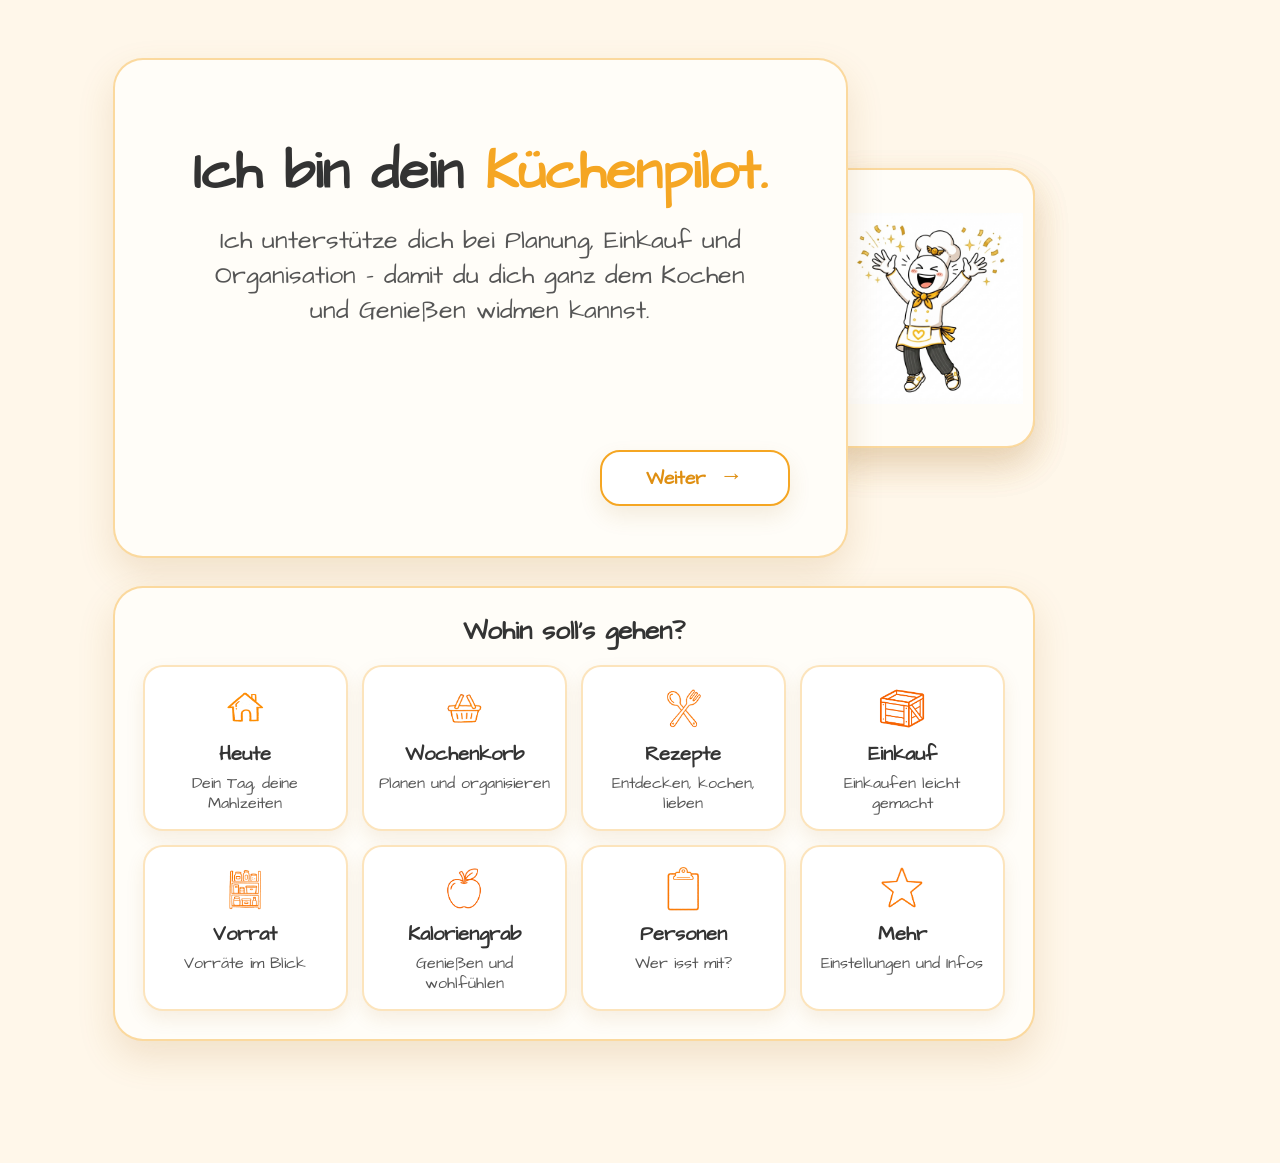
==== index.html @ 753b29a9 "Kaloriengrab und Mehr; Vorrat-Kacheln breiter; Handy-Überlauf behoben - kaloriengrab.html: Tageskalo" ====
<!DOCTYPE html>
<html lang="de">
<head>
    <meta charset="UTF-8">
    <meta name="viewport" content="width=device-width, initial-scale=1.0">
    <title>Küchenpilot - Startseite</title>
    <style>
        @font-face {
            font-family: "Architects Daughter";
            src: url("fonts/ArchitectsDaughter-Regular.ttf") format("truetype");
            font-weight: normal;
            font-style: normal;
            font-display: swap;
        }

        :root {
            --sand: #fff7ea;
            --card: #fffdf8;
            --orange: #f5a623;
            --orange-dark: #df8f12;
            --text: #333333;
            --muted: #555555;
            --shadow: 0 16px 36px rgba(166, 112, 34, 0.16);
        }

        * {
            box-sizing: border-box;
        }

        body {
            margin: 0;
            padding: 24px;
            font-family: "Architects Daughter", sans-serif;
            background: var(--sand);
            min-height: 100vh;
            display: flex;
            align-items: center;
            justify-content: center;
            color: var(--text);
        }

        .start-page {
            width: min(100%, clamp(940px, 78vw, 1040px));
            position: relative;
            padding: clamp(48px, 5vw, 58px) clamp(110px, 10vw, 132px) clamp(48px, 5vw, 58px) 0;
        }

        .welcome-card {
            position: relative;
            z-index: 3;
            width: min(100%, clamp(720px, 64vw, 790px));
            background: var(--card);
            border: 2px solid rgba(245, 166, 35, 0.42);
            border-radius: 30px;
            padding: clamp(42px, 4vw, 50px) clamp(46px, 4.5vw, 56px);
            box-shadow: var(--shadow);
        }

        .pilot-card {
            position: absolute;
            z-index: 2;
            right: clamp(105px, 9vw, 126px);
            top: 50%;
            width: clamp(190px, 17vw, 215px);
            max-width: 32vw;
            transform: translateY(-50%);
            pointer-events: none;
            background: var(--card);
            border: 2px solid rgba(245, 166, 35, 0.42);
            border-radius: 28px;
            box-shadow: var(--shadow);
            padding: 6px;
            overflow: hidden;
        }

        .pilot-card img {
            width: 100%;
            height: auto;
            display: block;
        }

        .pilot-mobile {
            display: none;
        }

        h1 {
            margin: 0 0 22px;
            text-align: center;
            font-size: clamp(2.1rem, 5vw, 3.5rem);
            line-height: 1.08;
            font-weight: 600;
        }

        h1 span {
            color: var(--orange);
        }

        p {
            margin: 0 auto;
            max-width: 560px;
            text-align: center;
            color: var(--muted);
            font-size: clamp(1.22rem, 2.4vw, 1.55rem);
            line-height: 1.42;
        }

        .button-row {
            margin-top: 22px;
            display: flex;
            justify-content: flex-end;
        }

        .next-button {
            display: inline-flex;
            align-items: center;
            justify-content: center;
            gap: 14px;
            min-width: 220px;
            min-height: 64px;
            padding: 12px 24px;
            border: 2px solid var(--orange);
            border-radius: 20px;
            background: #ffffff;
            color: var(--orange-dark);
            font-family: inherit;
            font-size: 1.35rem;
            font-weight: 600;
            cursor: pointer;
            box-shadow: 0 10px 22px rgba(166, 112, 34, 0.12);
            transition: transform 0.18s ease, box-shadow 0.18s ease, background-color 0.18s ease, color 0.18s ease;
        }

        .next-button:hover,
        .next-button:focus-visible {
            background: var(--orange);
            color: #ffffff;
            transform: translateY(-2px);
            box-shadow: 0 14px 28px rgba(166, 112, 34, 0.20);
            outline: none;
        }

        .next-button img {
            width: 34px;
            height: 34px;
            object-fit: contain;
            transition: filter 0.18s ease;
        }

        .next-button:hover img,
        .next-button:focus-visible img {
            filter: brightness(0) invert(1);
        }

        /* ---------- Menü zu allen Bereichen ---------- */

        .main-menu {
            position: relative;
            z-index: 3;
            width: min(100%, 922px);
            margin-top: 28px;
            padding: 26px 28px 28px;
            background: var(--card);
            border: 2px solid rgba(245, 166, 35, 0.42);
            border-radius: 30px;
            box-shadow: var(--shadow);
        }

        .main-menu h2 {
            margin: 0 0 16px;
            text-align: center;
            font-size: 1.6rem;
            font-weight: 600;
        }

        .menu-grid {
            list-style: none;
            margin: 0;
            padding: 0;
            display: grid;
            grid-template-columns: repeat(4, minmax(0, 1fr));
            gap: 14px;
        }

        .menu-tile {
            height: 100%;
            display: flex;
            flex-direction: column;
            align-items: center;
            gap: 6px;
            padding: 16px 10px 14px;
            border: 2px solid rgba(245, 166, 35, 0.30);
            border-radius: 20px;
            background: #ffffff;
            color: var(--text);
            text-align: center;
            text-decoration: none;
            box-shadow: 0 8px 18px rgba(166, 112, 34, 0.10);
            transition: transform 0.18s ease, border-color 0.18s ease, box-shadow 0.18s ease;
        }

        a.menu-tile:hover,
        a.menu-tile:focus-visible {
            transform: translateY(-3px);
            border-color: var(--orange);
            box-shadow: 0 14px 26px rgba(166, 112, 34, 0.18);
            outline: none;
        }

        .menu-tile img {
            width: 52px;
            height: 52px;
            object-fit: contain;
        }

        .menu-tile img.icon-small {
            transform: scale(2.2);
        }

        .menu-tile strong {
            font-size: 1.22rem;
        }

        .menu-tile span {
            color: var(--muted);
            font-size: 0.98rem;
            line-height: 1.3;
        }

        .menu-tile.soon {
            opacity: 0.55;
            border-style: dashed;
            box-shadow: none;
        }

        .menu-tile.soon em {
            font-style: normal;
            padding: 1px 10px;
            border-radius: 999px;
            background: rgba(245, 166, 35, 0.14);
            color: var(--orange-dark);
            font-size: 0.9rem;
        }

        @media (max-width: 760px) {
            .main-menu {
                padding: 22px 16px;
                border-radius: 26px;
            }

            .menu-grid {
                grid-template-columns: repeat(2, minmax(0, 1fr));
                gap: 10px;
            }

            .menu-tile img {
                width: 44px;
                height: 44px;
            }
        }

        .arrow {
            font-size: 1.45rem;
            line-height: 1;
            transform: translateY(-1px);
        }

        @media (min-width: 761px) {
            body.welcome-page .start-page {
                transform: translateY(clamp(-32px, -4vh, -20px));
            }

            body.welcome-page .welcome-card {
                width: min(100%, 790px);
                height: 500px;
                display: flex;
                flex-direction: column;
            }

            body.welcome-page .card-main {
                width: 100%;
                flex: 1;
                display: flex;
                flex-direction: column;
                justify-content: flex-start;
                padding-top: 34px;
            }

            body.welcome-page .button-row {
                margin-top: auto;
            }

            .welcome-page .next-button {
                min-width: 190px;
                min-height: 56px;
                font-size: 1.18rem;
            }
        }

        @media (max-width: 760px) {
            body {
                padding: 18px;
                align-items: flex-start;
            }

            .start-page {
                width: 100%;
                padding: 138px 0 0;
                margin-top: 14px;
            }

            .pilot-desktop {
                display: none;
            }

            .pilot-mobile {
                display: block;
            }

            .pilot-card {
                left: 50%;
                right: auto;
                top: 28px;
                width: 225px;
                max-width: 68vw;
                transform: translateX(-50%);
                z-index: 2;
                border-radius: 28px;
                padding: 10px;
            }

            .welcome-card {
                width: 100%;
                z-index: 3;
                padding: 40px 24px 26px;
                border-radius: 26px;
            }

            h1 {
                margin-bottom: 18px;
            }

            .button-row {
                margin-top: 28px;
                justify-content: center;
            }

            .next-button {
                width: 100%;
                max-width: 340px;
                min-height: 62px;
                font-size: 1.28rem;
            }
        }

        @media (max-width: 420px) {
            .start-page {
                padding-top: 128px;
            }

            .pilot-card {
                width: 188px;
                top: 30px;
            }

            .welcome-card {
                padding: 40px 20px 24px;
            }
        }
    </style>
    <link rel="stylesheet" href="assets/styles/responsive-master.css?v=3">
    <link rel="stylesheet" href="assets/tests/test-ui.css">
</head>
<body class="welcome-page">

    <main class="start-page" aria-label="Küchenpilot Startseite">
        <div class="hero-shell">
        <div class="pilot-card pilot-desktop">
            <img src="assets/figuren/pilot-freude-schraeg.png" alt="Küchenpilot">
        </div>

        <div class="pilot-card pilot-mobile">
            <img src="assets/figuren/pilot-megafreu.png" alt="Küchenpilot">
        </div>

        <section class="welcome-card">
            <div class="card-main">
                <h1>Ich bin dein <span>Küchenpilot.</span></h1>
                <p>Ich unterstütze dich bei Planung, Einkauf und Organisation – damit du dich ganz dem Kochen und Genießen widmen kannst.</p>
            </div>

            <div class="button-row">
                <button class="next-button" onclick="location.href='personen.html'" aria-label="Weiter zur nächsten Seite">
                    <span>Weiter</span>
                    <span class="arrow" aria-hidden="true">→</span>
                </button>
            </div>
        </section>
        </div>

        <nav class="main-menu" aria-label="Alle Bereiche">
            <h2>Wohin soll's gehen?</h2>
            <ul class="menu-grid">
                <li><a class="menu-tile" href="heute.html"><img class="icon-small" src="assets/icons/haus.png" alt=""><strong>Heute</strong><span>Dein Tag, deine Mahlzeiten</span></a></li>
                <li><a class="menu-tile" href="wochenkorb.html"><img src="assets/icons/wochenkorb.png" alt=""><strong>Wochenkorb</strong><span>Planen und organisieren</span></a></li>
                <li><a class="menu-tile" href="rezepte.html"><img src="assets/icons/kochbesteck.png" alt=""><strong>Rezepte</strong><span>Entdecken, kochen, lieben</span></a></li>
                <li><a class="menu-tile" href="einkauf.html"><img src="assets/icons/kiste.png" alt=""><strong>Einkauf</strong><span>Einkaufen leicht gemacht</span></a></li>
                <li><a class="menu-tile" href="vorrat.html"><img src="assets/icons/regal.png" alt=""><strong>Vorrat</strong><span>Vorräte im Blick</span></a></li>
                <li><a class="menu-tile" href="kaloriengrab.html"><img src="assets/icons/apfel.png" alt=""><strong>Kaloriengrab</strong><span>Genießen und wohlfühlen</span></a></li>
                <li><a class="menu-tile" href="personen.html"><img src="assets/icons/klemmbrett.png" alt=""><strong>Personen</strong><span>Wer isst mit?</span></a></li>
                <li><a class="menu-tile" href="mehr.html"><img src="assets/icons/stern.png" alt=""><strong>Mehr</strong><span>Einstellungen und Infos</span></a></li>
            </ul>
        </nav>
    </main>

    <script src="assets/tests/test-runner.js"></script>
</body>
</html>
---- assets/styles/responsive-master.css ----
/* Gemeinsamer Responsive-Master fuer alle Kuechenpilot-Seiten. */
:root {
    --kp-page-max: 1040px;
    --kp-hero-max: 922px;
    --kp-card-max: 790px;
    --kp-pilot-width: clamp(190px, 17vw, 215px);
    --kp-pilot-overlap: clamp(58px, 7vw, 82px);
    --kp-card-radius: 30px;
    --kp-card-pad-y: clamp(42px, 4vw, 50px);
    --kp-card-pad-x: clamp(46px, 4.5vw, 56px);
}

html {
    scrollbar-gutter: stable;
}

body {
    padding: clamp(20px, 2.5vw, 32px);
}

.start-page {
    width: min(100%, var(--kp-page-max));
    padding: clamp(32px, 5vw, 58px) 0;
}

.hero-shell {
    position: relative;
    width: min(100%, var(--kp-hero-max));
}

.welcome-card,
.person-cards {
    width: min(calc(100% - var(--kp-pilot-width) + var(--kp-pilot-overlap)), var(--kp-card-max));
}

.welcome-card,
.person-sheet {
    border-radius: var(--kp-card-radius);
    padding: var(--kp-card-pad-y) var(--kp-card-pad-x);
}

.hero-shell > .pilot-card {
    right: 0;
    top: 50%;
    width: var(--kp-pilot-width);
    max-width: none;
    transform: translateY(-50%);
}

h1 {
    font-size: clamp(2.1rem, 4.2vw, 3.5rem);
}

p {
    font-size: clamp(1.22rem, 2vw, 1.55rem);
}

.next-button {
    min-height: clamp(60px, 5vw, 64px);
    font-size: clamp(1.22rem, 1.6vw, 1.35rem);
}

.person-cards {
    margin-top: 28px;
}

/* Zusatzkarten duerfen den bereits sichtbaren Kopfbereich nicht verschieben. */
@media (min-width: 761px) {
    body.persons-page {
        align-items: flex-start;
    }

    body.persons-page .start-page {
        margin-top: max(0px, calc((100vh - 530px) / 2));
    }
}

/* Tablet und kleine Browserfenster: kompakter, Pilot bleibt im Viewport. */
@media (min-width: 761px) and (max-width: 1050px) {
    :root {
        --kp-pilot-width: clamp(178px, 23vw, 205px);
        --kp-pilot-overlap: clamp(62px, 9vw, 76px);
        --kp-card-pad-y: clamp(34px, 4.5vw, 44px);
        --kp-card-pad-x: clamp(34px, 5vw, 48px);
    }

    .start-page {
        padding-block: clamp(24px, 4vw, 42px);
    }

    .button-row.double .next-button {
        min-width: 170px;
    }
}

/* Mobile: der Pilot steht wie bisher oberhalb der Karte. */
@media (max-width: 760px) {
    body {
        padding: 18px;
        align-items: flex-start;
    }

    .start-page {
        width: 100%;
        padding: 0;
        margin-top: 14px;
    }

    .hero-shell {
        width: 100%;
        padding-top: 138px;
    }

    .welcome-card,
    .person-cards {
        width: 100%;
    }

    .welcome-card {
        padding: 40px 24px 26px;
        border-radius: 26px;
    }

    .hero-shell > .pilot-card {
        left: 50%;
        right: auto;
        top: 28px;
        width: 225px;
        max-width: 68vw;
        transform: translateX(-50%);
    }

    .person-cards {
        margin-top: 24px;
    }

    .person-sheet {
        padding: 32px 24px;
        border-radius: 26px;
    }

    .next-button {
        font-size: 1.28rem;
    }
}

@media (max-width: 420px) {
    .hero-shell {
        padding-top: 128px;
    }

    .hero-shell > .pilot-card {
        top: 30px;
        width: 188px;
    }

    .welcome-card {
        padding: 40px 20px 24px;
    }

    .person-sheet {
        padding: 28px 20px;
    }
}

/* =====================================================================
   Einheitliche Kopfkachel für alle Seiten mit .hero-shell
   (Startseite, Personen, Grundvorrat, Vorrat, Rezepte, …).
   Gleiche Höhe, Überschrift an gleicher Stelle, Knöpfe unten,
   gleich große Figur-Kachel, die nur leicht von der Karte überdeckt wird.
   ===================================================================== */
:root {
    --kp-hero-height: 500px;
    --kp-pilot-width: 215px;
    --kp-pilot-height: 280px;
    --kp-pilot-overlap: 28px;
    --kp-mobile-pilot-width: 176px;
    --kp-mobile-pilot-height: 196px;
    --kp-mobile-pilot-overlap: 26px;
}

html body .hero-shell > .pilot-card {
    width: var(--kp-pilot-width);
    height: var(--kp-pilot-height);
    padding: 12px 10px;
    border-radius: 28px;
    display: flex;
    align-items: center;
    justify-content: center;
}

html body .hero-shell > .pilot-card img {
    width: 100%;
    height: 100%;
    object-fit: contain;
}

@media (min-width: 761px) {
    html body .hero-shell > .welcome-card {
        width: min(calc(100% - var(--kp-pilot-width) + var(--kp-pilot-overlap)), var(--kp-card-max));
        height: var(--kp-hero-height);
        min-height: 0;
        display: flex;
        flex-direction: column;
        justify-content: flex-start;
    }

    html body .hero-shell > .welcome-card > .card-main {
        flex: 1;
        display: flex;
        flex-direction: column;
        justify-content: flex-start;
        padding-top: 34px;
    }

    html body .hero-shell > .welcome-card > .button-row {
        margin-top: auto;
    }
}

/* Tablet: etwas kleinere Figur, gleiche Logik. */
@media (min-width: 761px) and (max-width: 1050px) {
    :root {
        --kp-pilot-width: 190px;
        --kp-pilot-height: 250px;
        --kp-pilot-overlap: 24px;
    }
}

/* Handy: Figur steht über der Karte und ist fast ganz zu sehen. */
@media (max-width: 760px) {
    html body .hero-shell {
        padding-top: calc(var(--kp-mobile-pilot-height) - var(--kp-mobile-pilot-overlap));
    }

    html body .hero-shell > .pilot-card {
        top: 0;
        left: 50%;
        right: auto;
        width: var(--kp-mobile-pilot-width);
        max-width: 60vw;
        height: var(--kp-mobile-pilot-height);
        transform: translateX(-50%);
        padding: 10px;
    }

    html body .hero-shell > .welcome-card {
        height: auto;
    }

    /* Nichts darf breiter als der Bildschirm werden. */
    html body .hero-shell,
    html body .hero-shell > .welcome-card {
        min-width: 0;
        max-width: 100%;
    }
}

/* Untere Kacheln so breit wie Karte + Figur (wie das Menü der Startseite). */
html body .person-cards {
    width: min(100%, var(--kp-hero-max));
}
---- assets/tests/test-ui.css ----
#kp-test-panel{position:fixed;right:16px;bottom:16px;z-index:999999;width:min(380px,calc(100vw - 32px));max-height:70vh;overflow:auto;padding:14px;border:2px solid #f5a623;border-radius:18px;background:#fffdf8;color:#333;box-shadow:0 16px 36px rgba(166,112,34,.2);font-family:Arial,sans-serif;font-size:14px;line-height:1.35}.kp-test-head{display:flex;align-items:center;justify-content:space-between;gap:12px;margin-bottom:10px;font-size:16px}#kp-test-close,#kp-test-rerun{border:1px solid #f5a623;background:#fff;color:#8b5a00;cursor:pointer}#kp-test-close{width:30px;height:30px;border-radius:10px;font-size:20px}#kp-test-rerun{width:100%;margin-top:12px;padding:9px 12px;border-radius:10px;font-weight:700}#kp-test-summary{margin-bottom:10px;color:#555}.kp-test-row{display:grid;grid-template-columns:24px 1fr;gap:8px;padding:8px 0;border-top:1px solid rgba(0,0,0,.08)}.kp-test-icon{display:inline-flex;align-items:center;justify-content:center;width:22px;height:22px;border-radius:50%;font-weight:700}.is-ok .kp-test-icon{background:#eaf7ed;color:#217a35}.is-fail .kp-test-icon{background:#fdecec;color:#b42318}.kp-test-name{font-weight:700}.kp-test-message{margin-top:2px;color:#666;font-size:12px}@media(max-width:760px){#kp-test-panel{left:12px;right:12px;bottom:12px;width:auto;max-height:55vh}}
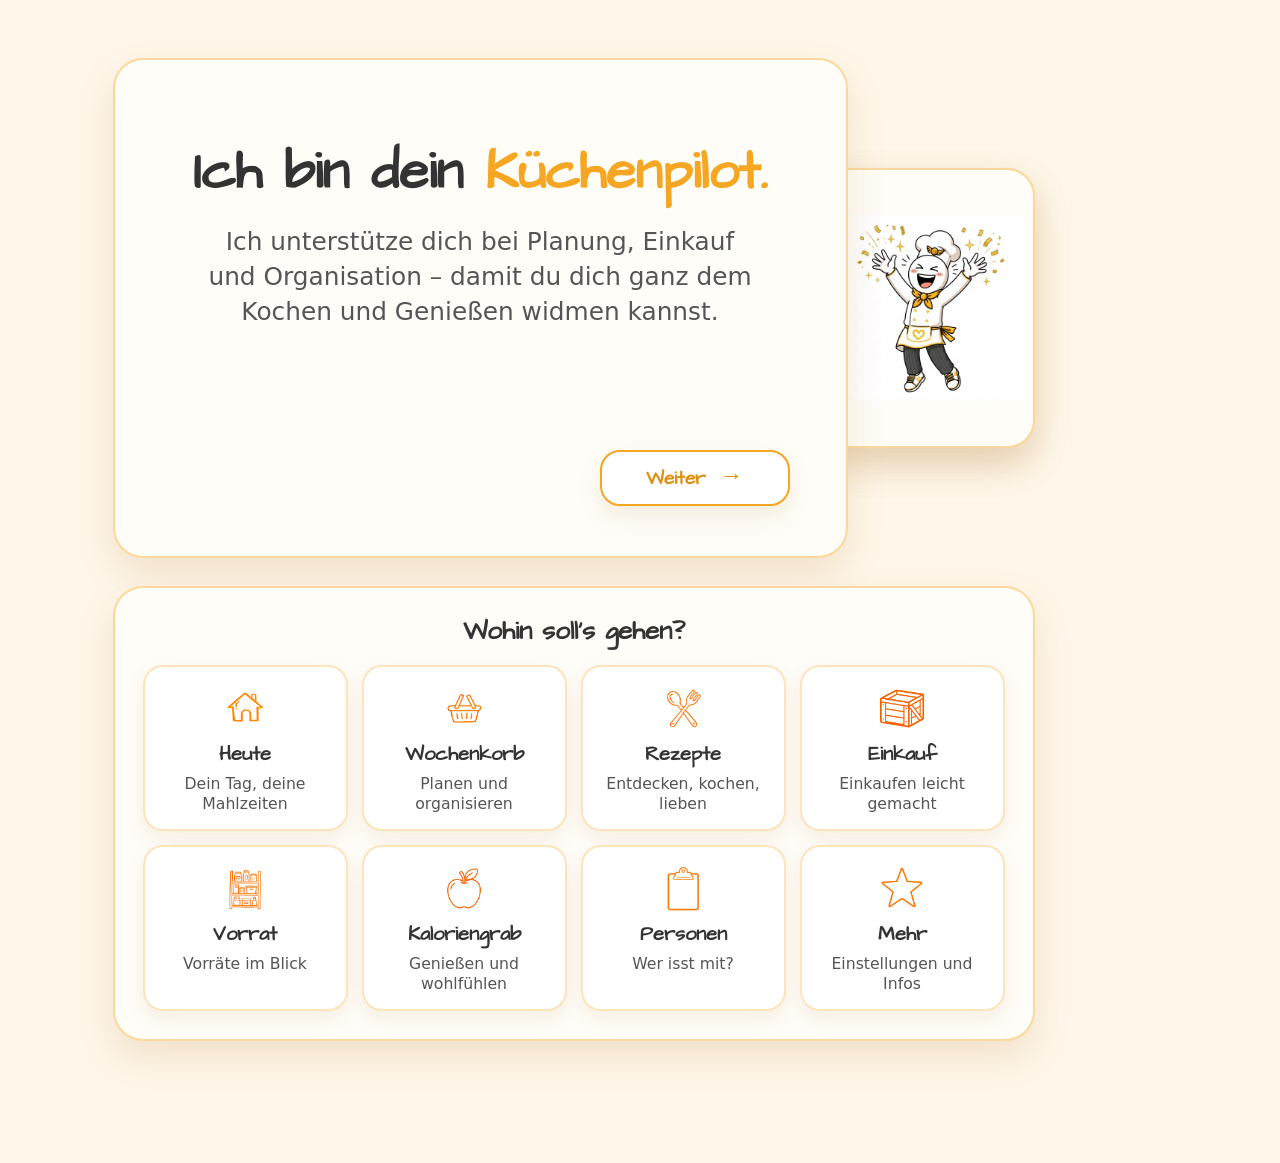
==== commit aee397ce: "Schrift: Nunito für Texte, Handschrift für Überschriften Nunito liegt als Datei im Repo (fonts/), da" ====
--- a/index.html
+++ b/index.html
@@ -367,7 +367,7 @@
             }
         }
     </style>
-    <link rel="stylesheet" href="assets/styles/responsive-master.css?v=3">
+    <link rel="stylesheet" href="assets/styles/responsive-master.css?v=4">
     <link rel="stylesheet" href="assets/tests/test-ui.css">
 </head>
 <body class="welcome-page">
--- a/assets/styles/responsive-master.css
+++ b/assets/styles/responsive-master.css
@@ -260,3 +260,23 @@
 html body .person-cards {
     width: min(100%, var(--kp-hero-max));
 }
+
+/* =====================================================================
+   Schriften: Handschrift für Überschriften und Knöpfe,
+   gut lesbare runde Schrift (Nunito, liegt im Repo) für alle Texte.
+   ===================================================================== */
+@font-face {
+    font-family: "Nunito";
+    src: url("../../fonts/Nunito-Variable.woff2") format("woff2");
+    font-weight: 200 1000;
+    font-style: normal;
+    font-display: swap;
+}
+
+html body {
+    font-family: "Nunito", "Segoe UI", system-ui, -apple-system, sans-serif;
+}
+
+html body :is(h1, h2, h3, .next-button, .cook-button, .eyebrow, .slogan, .menu-tile strong, .day-label, .week-label) {
+    font-family: "Architects Daughter", "Nunito", sans-serif;
+}
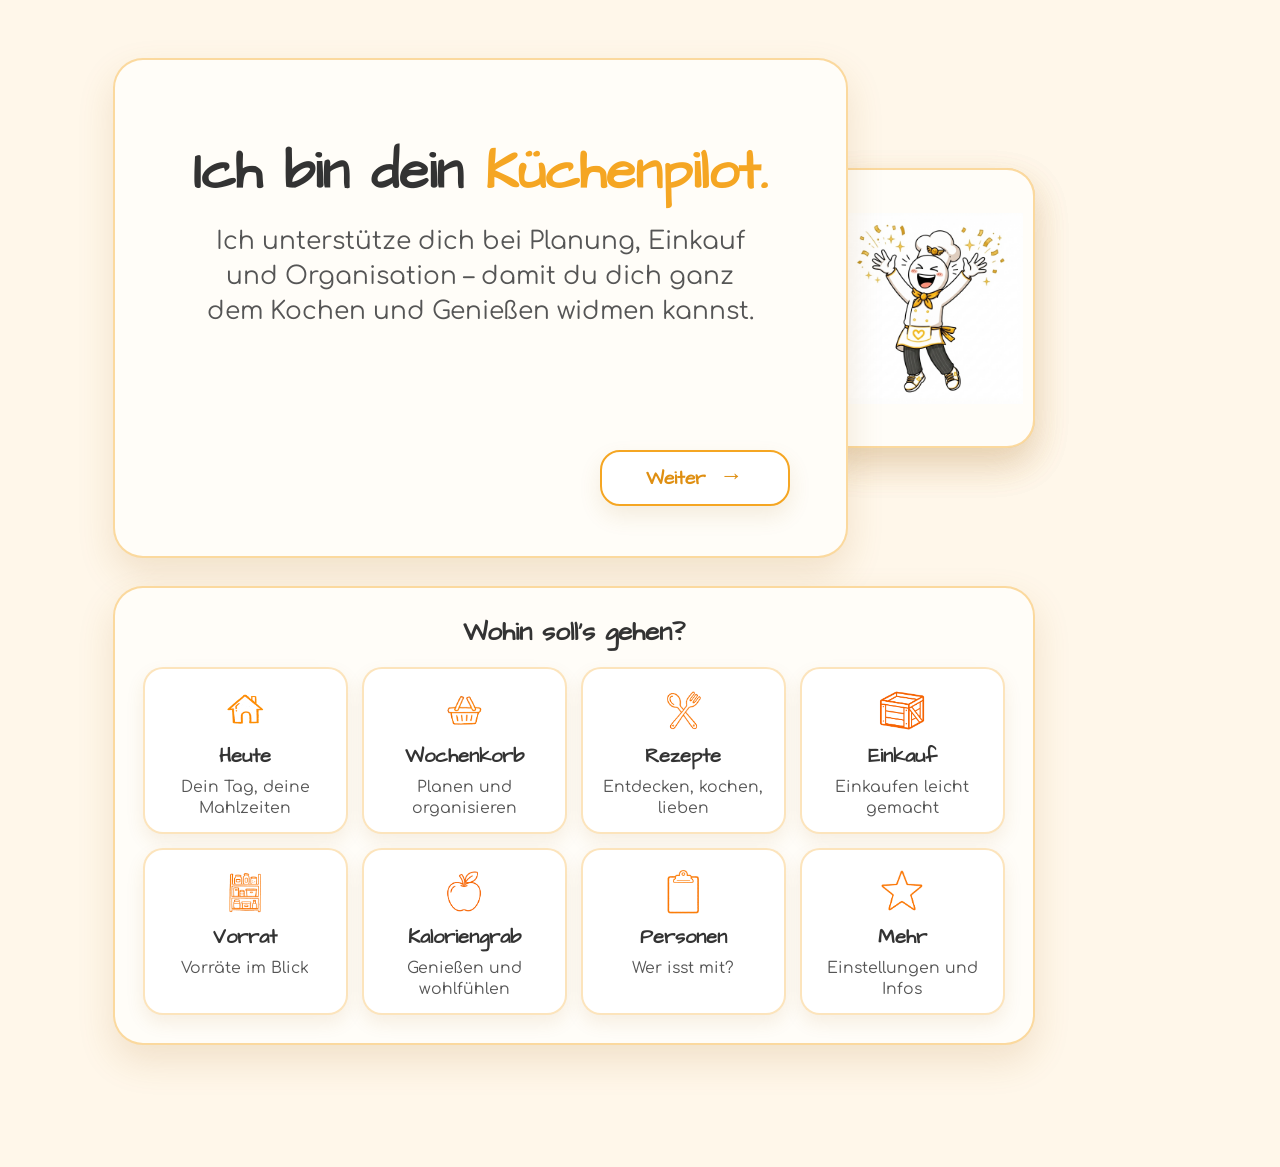
==== commit b5cc701d: "Comfortaa statt Nunito, Mengen in der Zubereitung umrechnen - Schrift für Texte: Comfortaa (runder)," ====
--- a/index.html
+++ b/index.html
@@ -367,7 +367,7 @@
             }
         }
     </style>
-    <link rel="stylesheet" href="assets/styles/responsive-master.css?v=4">
+    <link rel="stylesheet" href="assets/styles/responsive-master.css?v=5">
     <link rel="stylesheet" href="assets/tests/test-ui.css">
 </head>
 <body class="welcome-page">
--- a/assets/styles/responsive-master.css
+++ b/assets/styles/responsive-master.css
@@ -263,20 +263,21 @@
 
 /* =====================================================================
    Schriften: Handschrift für Überschriften und Knöpfe,
-   gut lesbare runde Schrift (Nunito, liegt im Repo) für alle Texte.
+   gut lesbare runde Schrift (Comfortaa, liegt im Repo) für alle Texte.
    ===================================================================== */
 @font-face {
-    font-family: "Nunito";
-    src: url("../../fonts/Nunito-Variable.woff2") format("woff2");
-    font-weight: 200 1000;
+    font-family: "Comfortaa";
+    src: url("../../fonts/Comfortaa-Variable.woff2") format("woff2");
+    font-weight: 300 700;
     font-style: normal;
     font-display: swap;
 }
 
 html body {
-    font-family: "Nunito", "Segoe UI", system-ui, -apple-system, sans-serif;
+    font-family: "Comfortaa", "Segoe UI", system-ui, -apple-system, sans-serif;
+    line-height: 1.45;
 }
 
 html body :is(h1, h2, h3, .next-button, .cook-button, .eyebrow, .slogan, .menu-tile strong, .day-label, .week-label) {
-    font-family: "Architects Daughter", "Nunito", sans-serif;
-}
+    font-family: "Architects Daughter", "Comfortaa", sans-serif;
+}
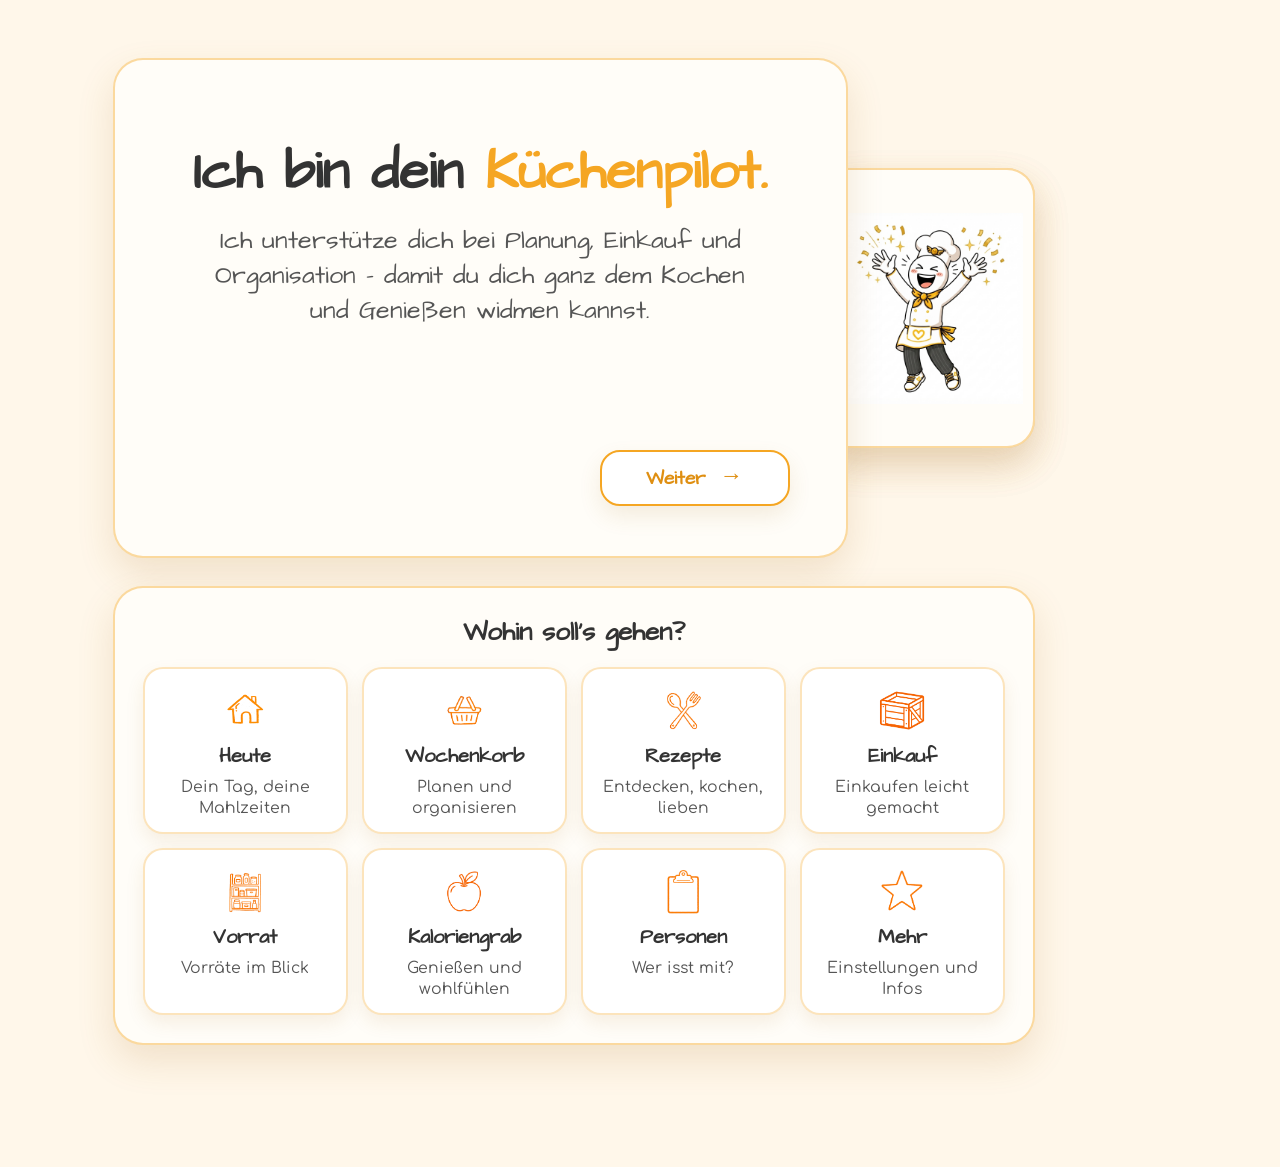
==== commit b75a08d5: "Kopfkacheln mit Figur wieder komplett in Handschrift Co-Authored-By: Claude Opus 5.5 <noreply@anthro" ====
--- a/index.html
+++ b/index.html
@@ -367,7 +367,7 @@
             }
         }
     </style>
-    <link rel="stylesheet" href="assets/styles/responsive-master.css?v=5">
+    <link rel="stylesheet" href="assets/styles/responsive-master.css?v=6">
     <link rel="stylesheet" href="assets/tests/test-ui.css">
 </head>
 <body class="welcome-page">
--- a/assets/styles/responsive-master.css
+++ b/assets/styles/responsive-master.css
@@ -281,3 +281,13 @@
 html body :is(h1, h2, h3, .next-button, .cook-button, .eyebrow, .slogan, .menu-tile strong, .day-label, .week-label) {
     font-family: "Architects Daughter", "Comfortaa", sans-serif;
 }
+
+/* Große Kopfkacheln (mit Figur) bleiben komplett in Handschrift. */
+html body .welcome-card,
+html body .welcome-card :is(p, span, label, button, input, select, a, strong, small) {
+    font-family: "Architects Daughter", "Comfortaa", sans-serif;
+}
+
+html body .welcome-card {
+    line-height: normal;
+}
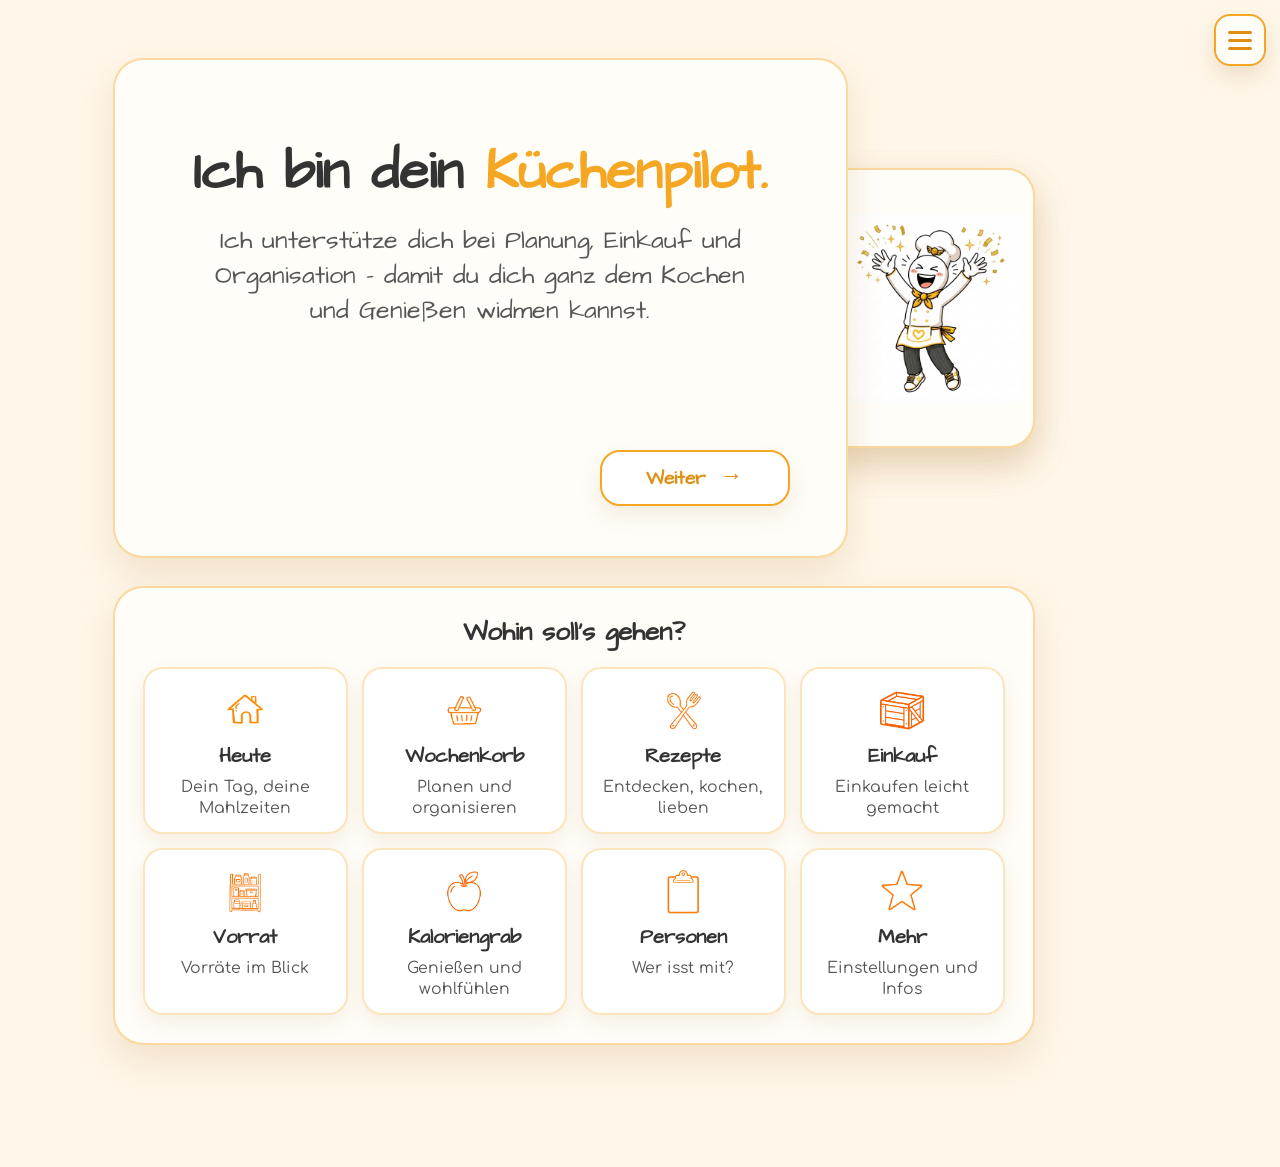
==== commit 6411321b: "Hamburger-Menü auf allen Seiten - Neues Menü oben rechts auf jeder Seite mit allen Bereichen - Die a" ====
--- a/index.html
+++ b/index.html
@@ -413,5 +413,6 @@
     </main>
 
     <script src="assets/tests/test-runner.js"></script>
+    <script src="assets/scripts/menue.js?v=1"></script>
 </body>
 </html>
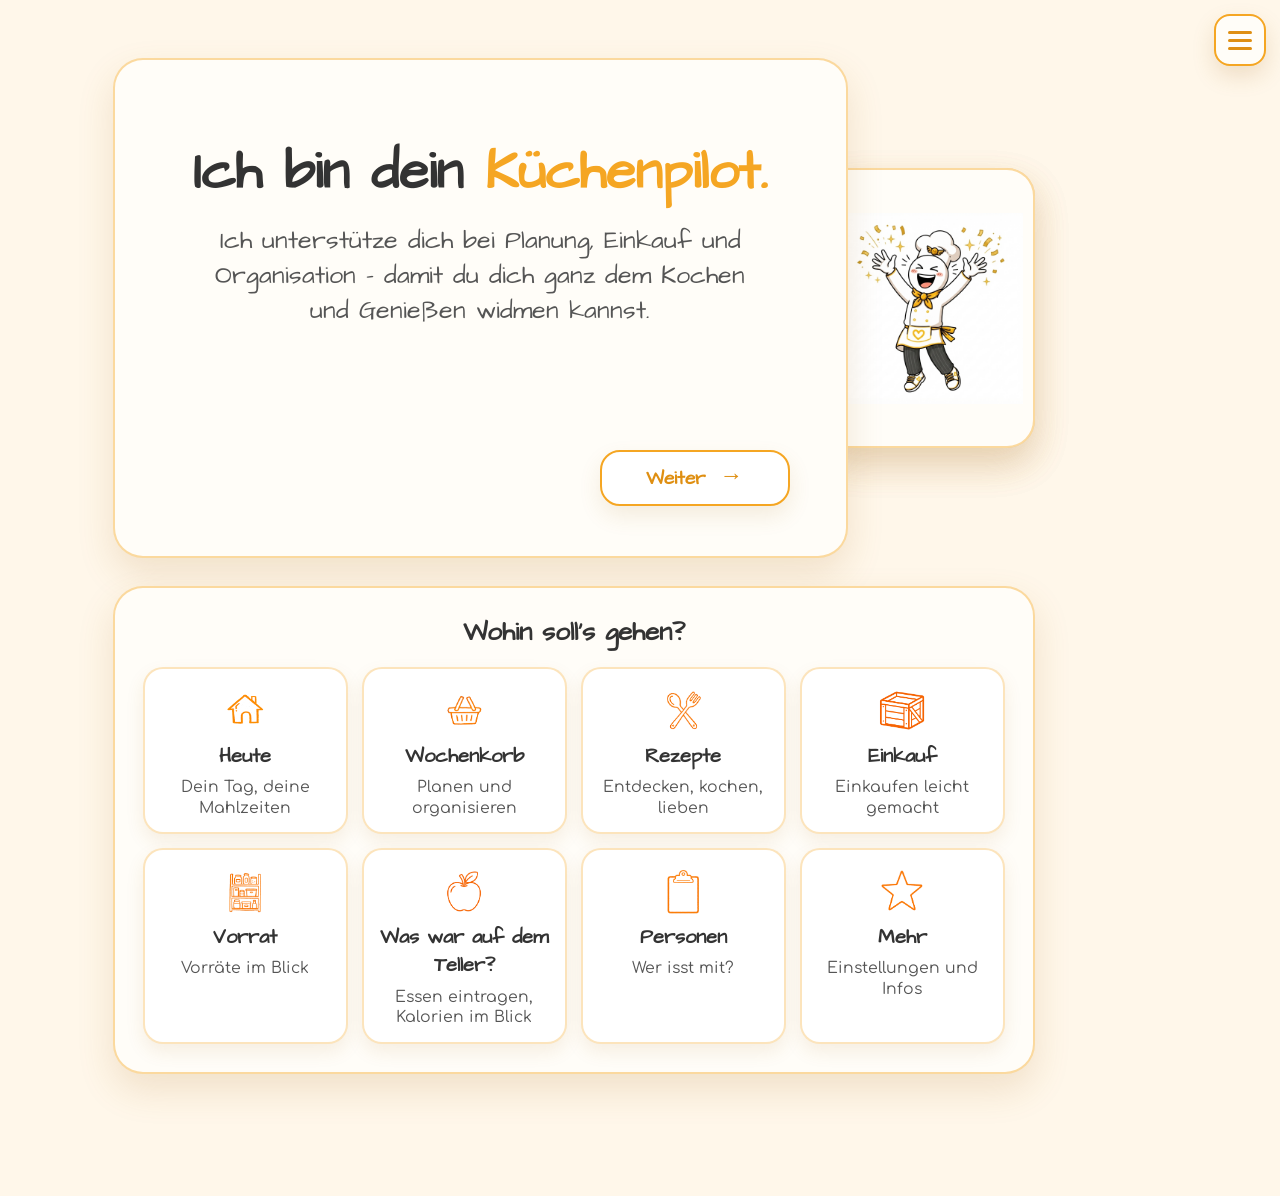
==== commit 3099725b: "Kaloriengrab heißt jetzt "Was war auf dem Teller?" - Name und Erklärung auf Startseite, Menü, Seite " ====
--- a/index.html
+++ b/index.html
@@ -405,7 +405,7 @@
                 <li><a class="menu-tile" href="rezepte.html"><img src="assets/icons/kochbesteck.png" alt=""><strong>Rezepte</strong><span>Entdecken, kochen, lieben</span></a></li>
                 <li><a class="menu-tile" href="einkauf.html"><img src="assets/icons/kiste.png" alt=""><strong>Einkauf</strong><span>Einkaufen leicht gemacht</span></a></li>
                 <li><a class="menu-tile" href="vorrat.html"><img src="assets/icons/regal.png" alt=""><strong>Vorrat</strong><span>Vorräte im Blick</span></a></li>
-                <li><a class="menu-tile" href="kaloriengrab.html"><img src="assets/icons/apfel.png" alt=""><strong>Kaloriengrab</strong><span>Genießen und wohlfühlen</span></a></li>
+                <li><a class="menu-tile" href="kaloriengrab.html"><img src="assets/icons/apfel.png" alt=""><strong>Was war auf dem Teller?</strong><span>Essen eintragen, Kalorien im Blick</span></a></li>
                 <li><a class="menu-tile" href="personen.html"><img src="assets/icons/klemmbrett.png" alt=""><strong>Personen</strong><span>Wer isst mit?</span></a></li>
                 <li><a class="menu-tile" href="mehr.html"><img src="assets/icons/stern.png" alt=""><strong>Mehr</strong><span>Einstellungen und Infos</span></a></li>
             </ul>
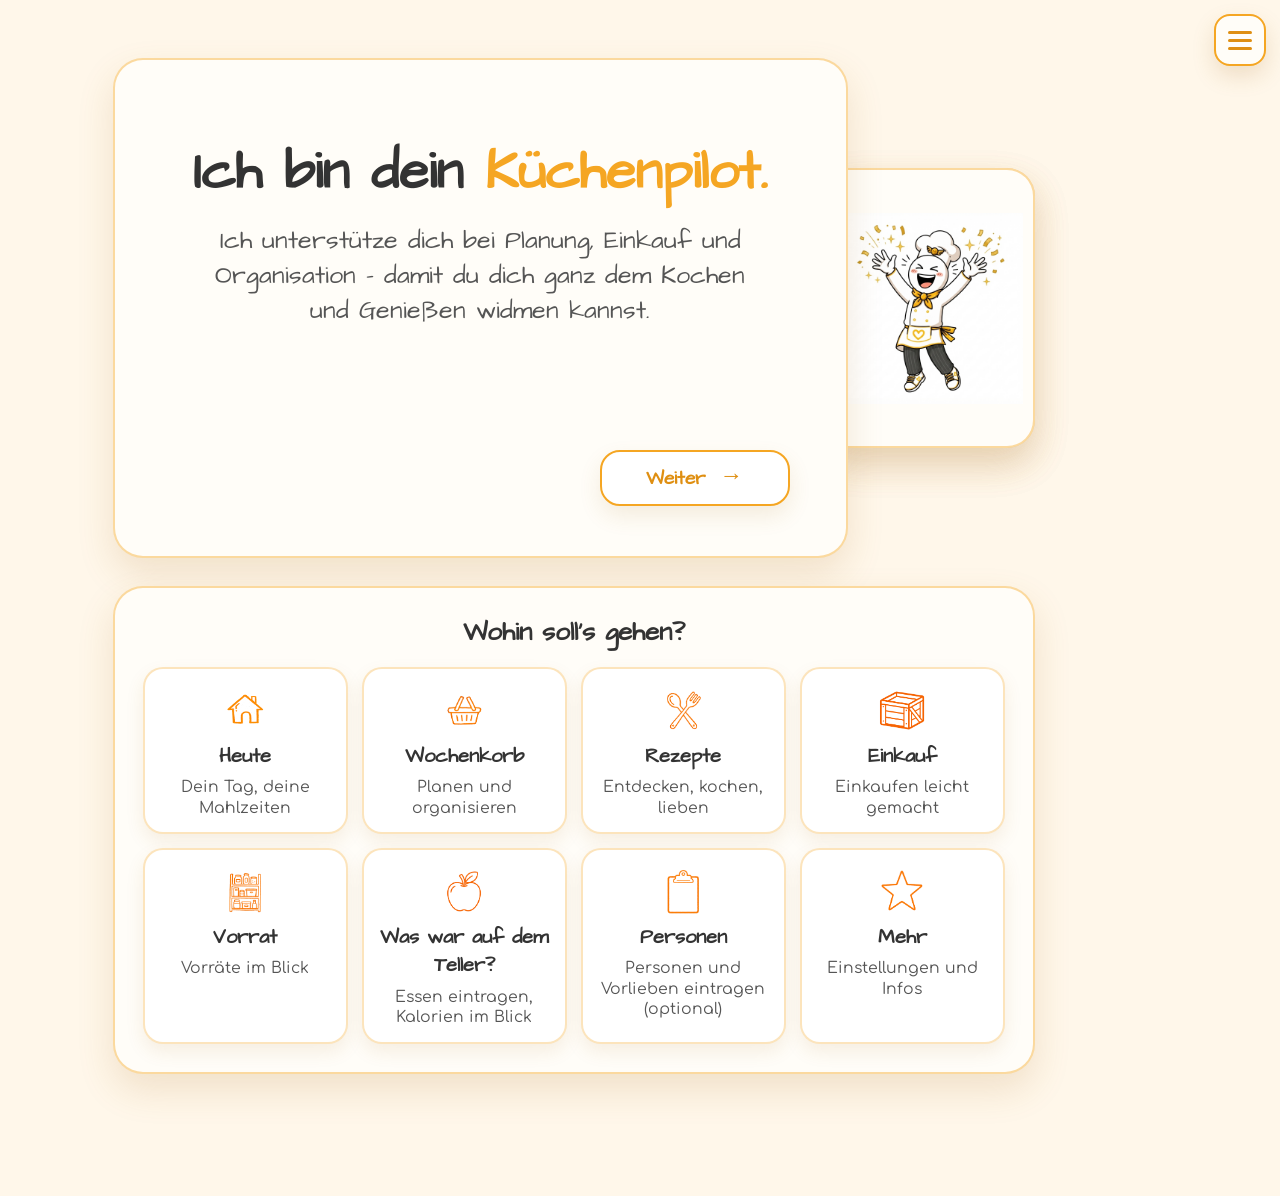
==== commit 981ab286: "Personen: Beschreibung statt "Wer isst mit?" - Auf Startseite, Mehr und Menü steht jetzt "Personen u" ====
--- a/index.html
+++ b/index.html
@@ -406,7 +406,7 @@
                 <li><a class="menu-tile" href="einkauf.html"><img src="assets/icons/kiste.png" alt=""><strong>Einkauf</strong><span>Einkaufen leicht gemacht</span></a></li>
                 <li><a class="menu-tile" href="vorrat.html"><img src="assets/icons/regal.png" alt=""><strong>Vorrat</strong><span>Vorräte im Blick</span></a></li>
                 <li><a class="menu-tile" href="kaloriengrab.html"><img src="assets/icons/apfel.png" alt=""><strong>Was war auf dem Teller?</strong><span>Essen eintragen, Kalorien im Blick</span></a></li>
-                <li><a class="menu-tile" href="personen.html"><img src="assets/icons/klemmbrett.png" alt=""><strong>Personen</strong><span>Wer isst mit?</span></a></li>
+                <li><a class="menu-tile" href="personen.html"><img src="assets/icons/klemmbrett.png" alt=""><strong>Personen</strong><span>Personen und Vorlieben eintragen (optional)</span></a></li>
                 <li><a class="menu-tile" href="mehr.html"><img src="assets/icons/stern.png" alt=""><strong>Mehr</strong><span>Einstellungen und Infos</span></a></li>
             </ul>
         </nav>
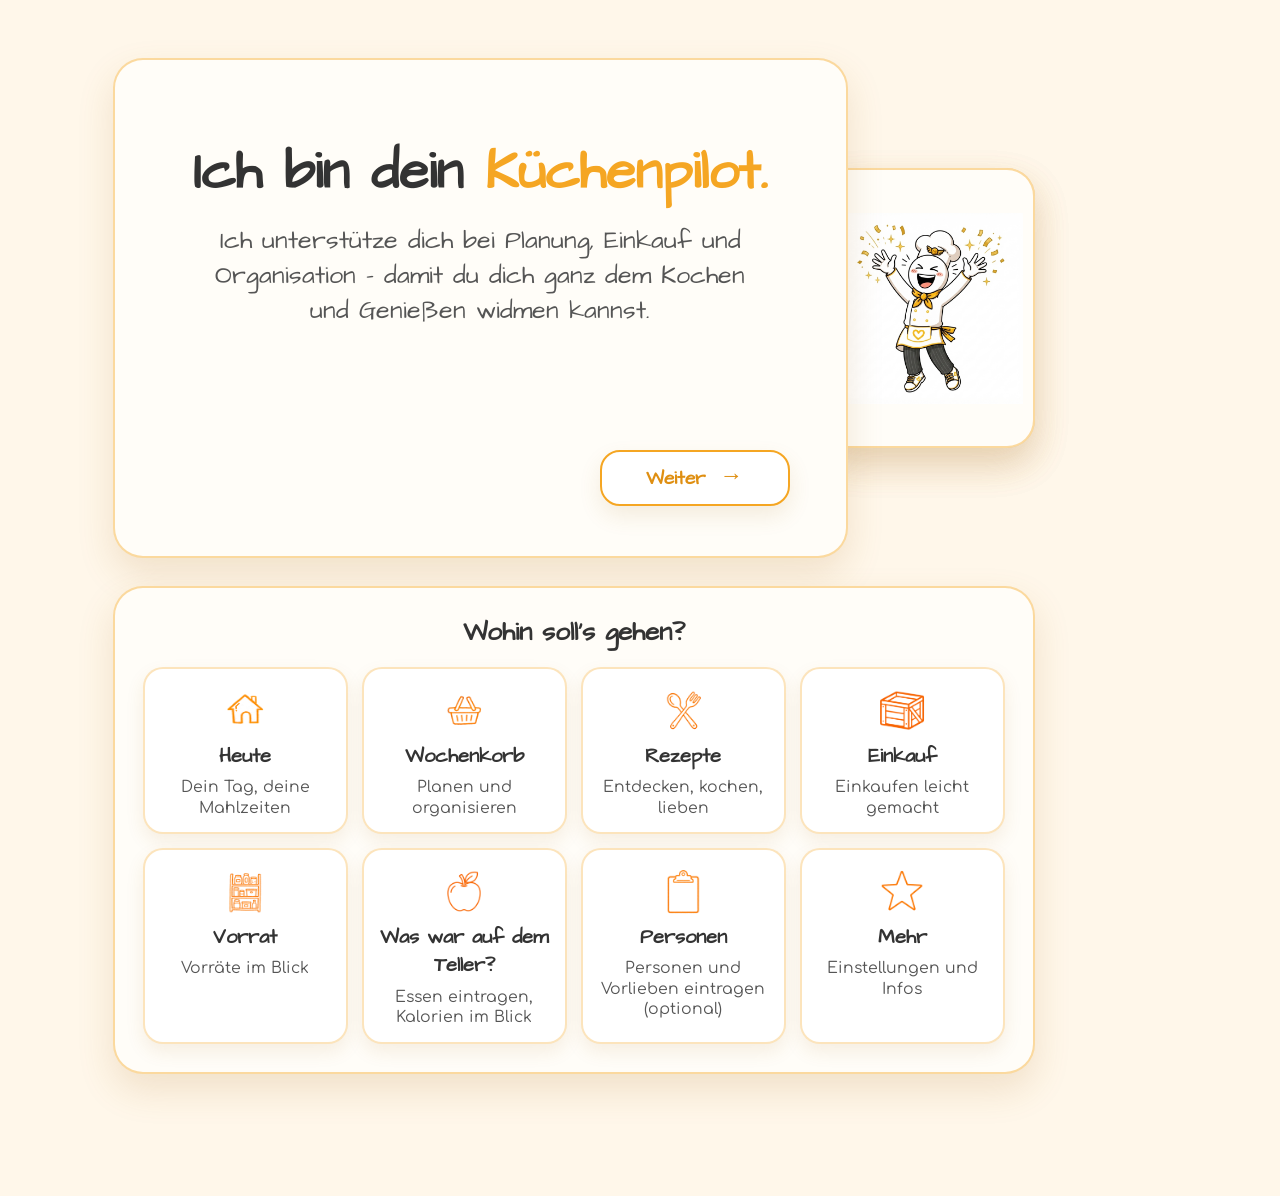
==== commit c6eaa2b4: "Testfunktion nur mit ?test=1 laden - Der Test-Lader wird auf den normalen Seiten nicht mehr mitgelad" ====
--- a/index.html
+++ b/index.html
@@ -412,7 +412,7 @@
         </nav>
     </main>
 
-    <script src="assets/tests/test-runner.js"></script>
+    <script>if (/[?&]test=1/.test(location.search)) document.write('<script src="assets/tests/test-runner.js"><\/script>');</script>
     <script src="assets/scripts/menue.js?v=1"></script>
 </body>
 </html>
